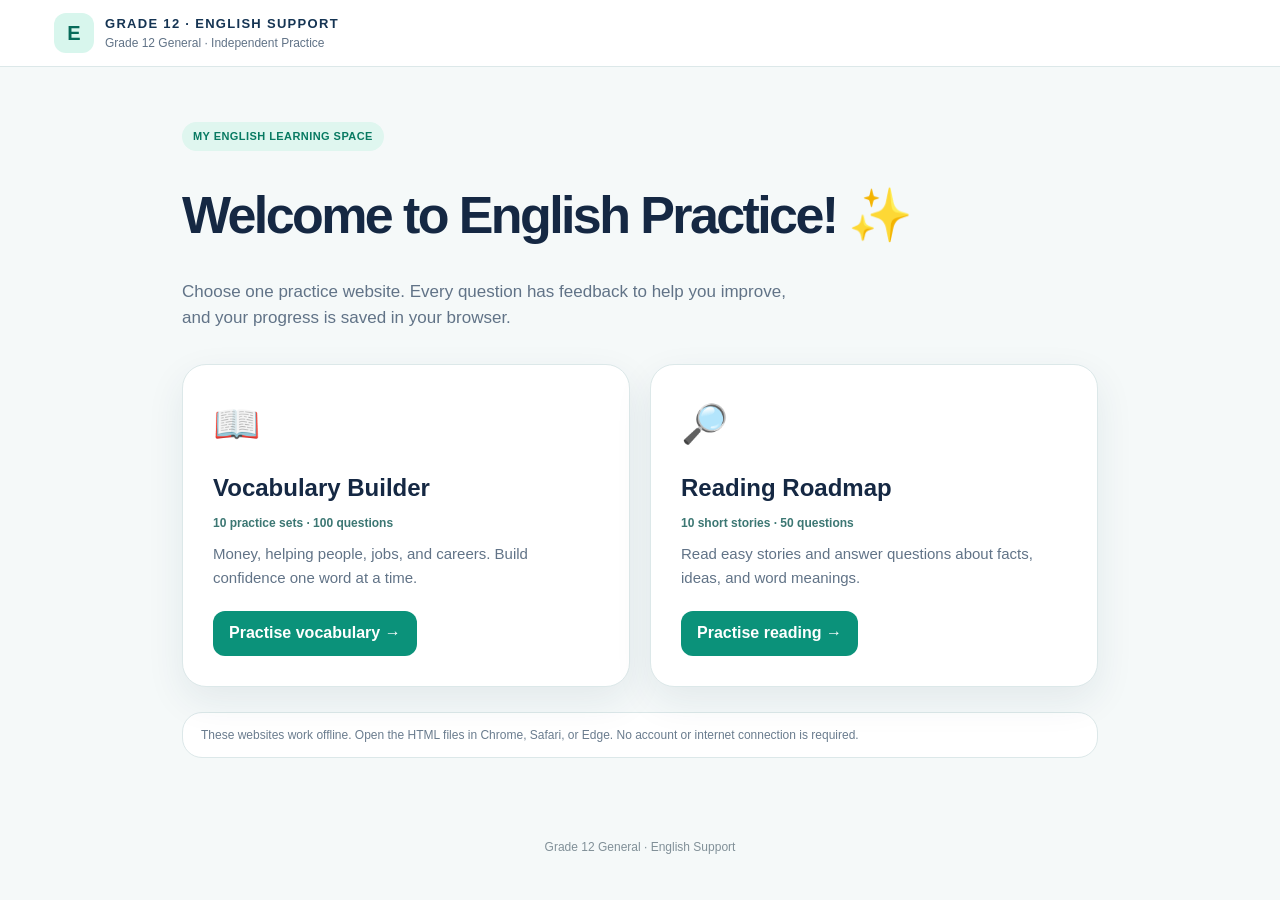
==== grade12-english-practice/index.html @ b5ab4531 "Add anonymized Grade 12 index.html practice site" ====
<!DOCTYPE html><html lang="en"><head><meta charset="utf-8"><meta name="viewport" content="width=device-width,initial-scale=1"><meta name="theme-color" content="#153453"><title>Grade 12 English Practice</title><style>
:root{color-scheme:light;--ink:#152843;--muted:#617387;--mint:#11a892;--navy:#153453;--border:#dce8e9;--bg:#f5f9f9;--card:#fff;--coral:#db5b50;--green:#0b8667;--shadow:0 14px 38px rgba(25,62,80,.085)}
*{box-sizing:border-box}html{scroll-behavior:smooth}body{margin:0;background:var(--bg);color:var(--ink);font-family:ui-sans-serif,-apple-system,BlinkMacSystemFont,"Segoe UI",Arial,sans-serif;line-height:1.55}button,a{font:inherit}button{cursor:pointer}a{color:inherit}a:focus-visible,button:focus-visible{outline:3px solid #f0ab3c;outline-offset:3px}
.topbar{background:#fff;border-bottom:1px solid var(--border)}.topbar-inner{max-width:1220px;margin:auto;display:flex;align-items:center;justify-content:space-between;gap:16px;padding:13px 24px}.brand{display:flex;align-items:center;gap:11px}.logo{width:40px;height:40px;border-radius:12px;display:grid;place-items:center;background:#d8f6ed;color:#066a59;font-weight:900;font-size:20px}.brand strong{display:block;font-size:13px;letter-spacing:.1em;color:var(--navy)}.brand span{display:block;font-size:12px;color:var(--muted)}.mode-link{border:1px solid var(--border);text-decoration:none;border-radius:12px;padding:9px 13px;font-size:13px;font-weight:700;background:white}.mode-link:hover{border-color:var(--mint);color:#067865}
.hero{background:linear-gradient(114deg,#123452 0%,#146866 75%,#169d8e 100%);color:#fff}.hero-inner{max-width:1220px;margin:auto;padding:37px 24px 35px;display:flex;justify-content:space-between;align-items:center;gap:24px}.eyebrow{text-transform:uppercase;letter-spacing:.13em;font-size:11px;font-weight:900;color:#b5f5e9}.hero h1{font-size:clamp(31px,4vw,49px);line-height:1.12;letter-spacing:-.035em;margin:8px 0 9px}.hero p{margin:0;max-width:650px;color:#e4f7f4;font-size:15px}.hero-bubble{background:rgba(255,255,255,.14);padding:14px 20px;border-radius:16px;border:1px solid rgba(255,255,255,.25);min-width:168px;text-align:center}.hero-bubble strong{display:block;font-size:26px;line-height:1.2}.hero-bubble span{font-size:12px;color:#e2f9f4}
.container{max-width:1220px;margin:25px auto 60px;padding:0 24px;display:grid;grid-template-columns:302px minmax(0,1fr);gap:23px;align-items:start}
.sidebar,.stage,.bottom-note{background:white;border:1px solid var(--border);box-shadow:var(--shadow);border-radius:20px}.sidebar{padding:18px;position:sticky;top:14px}.sidebar h2{font-size:16px;margin:0}.sidebar p{color:var(--muted);font-size:12px;margin:4px 0 14px}.overall{border-radius:13px;background:#edf7f5;padding:12px}.overall-line{display:flex;justify-content:space-between;align-items:center;font-size:12px;font-weight:700;margin-bottom:8px}.track{height:9px;border-radius:99px;background:#d5e8e5;overflow:hidden}.fill{width:0%;height:100%;background:linear-gradient(90deg,#2fbda2,#0a8979);border-radius:99px;transition:width .3s}
.practice-menu{display:grid;gap:7px;margin-top:16px}.practice-item{display:flex;align-items:center;gap:10px;text-align:left;padding:11px 10px;border:1px solid transparent;background:#fff;border-radius:12px;width:100%;color:var(--ink)}.practice-item:hover{background:#f0f8f6}.practice-item.active{background:#e5f7f2;border-color:#9ddace}.practice-n{display:grid;place-items:center;flex:none;width:30px;height:30px;border:1px solid #d7e5e5;border-radius:10px;font-size:12px;font-weight:900;color:#366077;background:#f4f9f8}.practice-item.active .practice-n{background:#0b947e;color:#fff;border-color:#0b947e}.practice-item.done .practice-n{background:#d7f6e8;color:#08785c;border-color:#a6dec7}.practice-name{display:block;font-size:12px;font-weight:800;line-height:1.35}.practice-state{display:block;font-size:11px;color:var(--muted);line-height:1.3;margin-top:2px}.reset-btn{margin-top:18px;border:0;background:transparent;text-decoration:underline;color:#718092;font-size:12px;padding:6px 0}.reset-btn:hover{color:#c24b42}
.stage{padding:clamp(20px,3vw,34px);min-height:480px}.stage-top{display:flex;align-items:center;justify-content:space-between;gap:12px;flex-wrap:wrap}.pill{display:inline-flex;align-items:center;border-radius:100px;background:#dff6ef;padding:6px 11px;font-size:11px;color:#087a62;font-weight:900;letter-spacing:.04em}.stage-score{font-size:12px;color:var(--muted);font-weight:700}.stage h2{font-size:clamp(24px,3vw,31px);letter-spacing:-.03em;line-height:1.18;margin:17px 0 9px}.stage .desc{color:var(--muted);font-size:14px;margin:0 0 19px}.tip{display:flex;align-items:flex-start;gap:9px;background:#f0f7fb;padding:12px 14px;border-left:4px solid #7aafc2;border-radius:10px;font-size:13px;margin:18px 0}.tip strong{color:#255a75}.section-label{font-size:11px;font-weight:900;letter-spacing:.1em;color:#67808f;text-transform:uppercase;margin:0 0 8px}.question-meta{display:flex;align-items:center;justify-content:space-between;gap:12px;font-size:12px;color:var(--muted);font-weight:700;margin:20px 0 10px}.qtrack{height:7px;background:#e5eeee;border-radius:99px;overflow:hidden}.qtrack-inner{height:100%;width:0;background:#11a892;transition:width .3s}.question{margin-top:22px}.question h3{font-size:clamp(18px,2.4vw,22px);line-height:1.45;letter-spacing:-.015em;margin:0 0 18px}.options{display:grid;gap:10px}.answer{display:flex;align-items:center;text-align:left;gap:13px;padding:13px 15px;min-height:62px;background:#fff;border:2px solid #dce6e9;border-radius:13px;color:#213a4b;transition:.15s}.answer:hover:not(:disabled){border-color:#68bfaf;background:#f6fcfa}.answer:disabled{cursor:default}.answer .letter{display:grid;place-items:center;flex:none;width:31px;height:31px;background:#eff4f5;border-radius:9px;font-weight:900;color:#477081;font-size:12px}.answer .answer-text{font-size:15px;font-weight:650;overflow-wrap:anywhere}.answer.wrong{background:#fff5f4;border-color:#e7a29c}.answer.wrong .letter{background:#fae3e0;color:#ad4137}.answer.correct{background:#e9faf1;border-color:#7ac9a8}.answer.correct .letter{background:#16a079;color:#fff}.answer.locked:not(.correct):not(.wrong){opacity:.65}
.feedback{margin-top:16px;border-radius:12px;padding:14px 16px;border:1px solid #e6cc9d;background:#fff9ee;color:#785b27;display:none;font-size:14px}.feedback.visible{display:block}.feedback.good{border-color:#a9ddc0;background:#ecfaf1;color:#125f42}.feedback strong{display:block;margin-bottom:3px;font-size:15px}.feedback p{margin:0}.feedback .correction{margin-top:7px;font-weight:700}.actions{display:flex;align-items:center;gap:12px;justify-content:flex-end;margin-top:20px;flex-wrap:wrap}.button-primary{border:0;border-radius:12px;background:#0b927a;color:#fff;padding:13px 20px;font-weight:800;min-height:46px;box-shadow:0 4px 14px #07886f20}.button-primary:hover{background:#087962}.button-primary:disabled{opacity:.4;cursor:not-allowed}.button-ghost{border:1px solid #cbdcde;border-radius:12px;background:#fff;color:#264f63;padding:12px 18px;font-weight:750;min-height:45px}.button-ghost:hover{background:#f5f9f9}.hidden{display:none!important}
.story{background:#f6faf9;border:1px solid #dcebe8;border-radius:16px;padding:19px 21px;margin:18px 0}.story-header{display:flex;align-items:center;justify-content:space-between;gap:12px;flex-wrap:wrap}.story p{margin:10px 0 0;font-size:16px;line-height:1.9;color:#213849}.glossary{margin-top:15px;display:flex;flex-wrap:wrap;gap:8px}.glossary-item{background:#e9f2f3;padding:7px 10px;border-radius:10px;font-size:12px}.glossary-item strong{color:#076c67}.audio-btn{border:1px solid #b8dcd6;color:#0c7565;background:#fff;border-radius:10px;padding:7px 11px;font-size:12px;font-weight:800}.audio-btn:hover{background:#e7f7f2}.audio-btn[disabled]{opacity:.5;cursor:not-allowed}
.complete{display:grid;place-items:center;min-height:440px;text-align:center}.complete .icon-circle{width:75px;height:75px;display:grid;place-items:center;border-radius:25px;background:#dff8ea;color:#078763;font-size:36px}.complete h2{margin:16px 0 8px}.complete p{max-width:470px;color:var(--muted);margin:4px auto 17px}.result{display:flex;gap:12px;margin:10px auto 25px;justify-content:center;flex-wrap:wrap}.stat{border:1px solid var(--border);border-radius:14px;background:#fff;min-width:140px;padding:14px 20px}.stat strong{font-size:29px;display:block;line-height:1.2}.stat span{color:var(--muted);font-size:11px;font-weight:700}.bottom-note{margin-top:15px;padding:13px 18px;color:#6a7c8e;font-size:12px;box-shadow:none}.bottom-note strong{color:var(--navy)}.foot{max-width:1220px;margin:0 auto;padding:0 24px 35px;color:#819098;font-size:12px;text-align:center}
@media(max-width:920px){.container{grid-template-columns:1fr}.sidebar{position:static}.practice-menu{grid-template-columns:repeat(2,minmax(0,1fr))}.hero-bubble{display:none}}@media(max-width:560px){.container{margin:16px auto 40px;padding:0 12px;gap:15px}.hero-inner{padding:27px 17px}.topbar-inner{padding:12px}.brand strong{font-size:11px}.mode-link{font-size:11px;padding:8px}.sidebar{padding:13px}.practice-menu{grid-template-columns:1fr 1fr;gap:4px}.practice-item{padding:7px 5px;gap:6px}.practice-n{width:26px;height:26px;font-size:10px}.practice-name{font-size:11px}.practice-state{font-size:10px}.stage{padding:18px 15px;min-height:400px}.story{padding:14px}.story p{font-size:15px}.answer .answer-text{font-size:14px}.stat{min-width:120px}.actions{justify-content:stretch}.actions button{flex:1}}
@media(prefers-reduced-motion:reduce){*,*:before,*:after{animation-duration:.01ms!important;transition-duration:.01ms!important;scroll-behavior:auto!important}}

.landing{max-width:960px;margin:55px auto 80px;padding:0 22px}.landing h1{font-size:clamp(31px,5vw,52px);letter-spacing:-.05em;line-height:1.12}.landing>p{color:#617387;font-size:17px;max-width:620px}.landing-grid{display:grid;grid-template-columns:1fr 1fr;gap:20px;margin-top:32px}.landing-card{border:1px solid #dce8e9;background:#fff;border-radius:24px;padding:30px;box-shadow:0 14px 38px #193e5015;text-decoration:none}.landing-card:hover{border-color:#11a892;transform:translateY(-2px)}.landing-card h2{font-size:24px;margin:15px 0 8px}.landing-card p{font-size:15px;color:#617387;margin:0 0 22px}.landing-card .large{font-size:38px}.landing-card .go{display:inline-block;background:#0b927a;color:#fff;border-radius:12px;padding:10px 16px;font-weight:800}.landing-card .count{display:block;font-size:12px;font-weight:800;color:#3c7773;margin-bottom:10px}@media(max-width:600px){.landing-grid{grid-template-columns:1fr}.landing{margin:30px auto}}
</style></head><body><header class="topbar"><div class="topbar-inner"><div class="brand"><div class="logo">E</div><div><strong>GRADE 12 · ENGLISH SUPPORT</strong><span>Grade 12 General · Independent Practice</span></div></div></div></header><main class="landing"><span class="pill">MY ENGLISH LEARNING SPACE</span><h1>Welcome to English Practice! ✨</h1><p>Choose one practice website. Every question has feedback to help you improve, and your progress is saved in your browser.</p><div class="landing-grid"><a class="landing-card" href="vocabulary.html"><div class="large" aria-hidden="true">📖</div><h2>Vocabulary Builder</h2><span class="count">10 practice sets · 100 questions</span><p>Money, helping people, jobs, and careers. Build confidence one word at a time.</p><span class="go">Practise vocabulary →</span></a><a class="landing-card" href="reading.html"><div class="large" aria-hidden="true">🔎</div><h2>Reading Roadmap</h2><span class="count">10 short stories · 50 questions</span><p>Read easy stories and answer questions about facts, ideas, and word meanings.</p><span class="go">Practise reading →</span></a></div><div class="bottom-note" style="margin-top:25px">These websites work offline. Open the HTML files in Chrome, Safari, or Edge. No account or internet connection is required.</div></main><footer class="foot">Grade 12 General · English Support</footer></body></html>
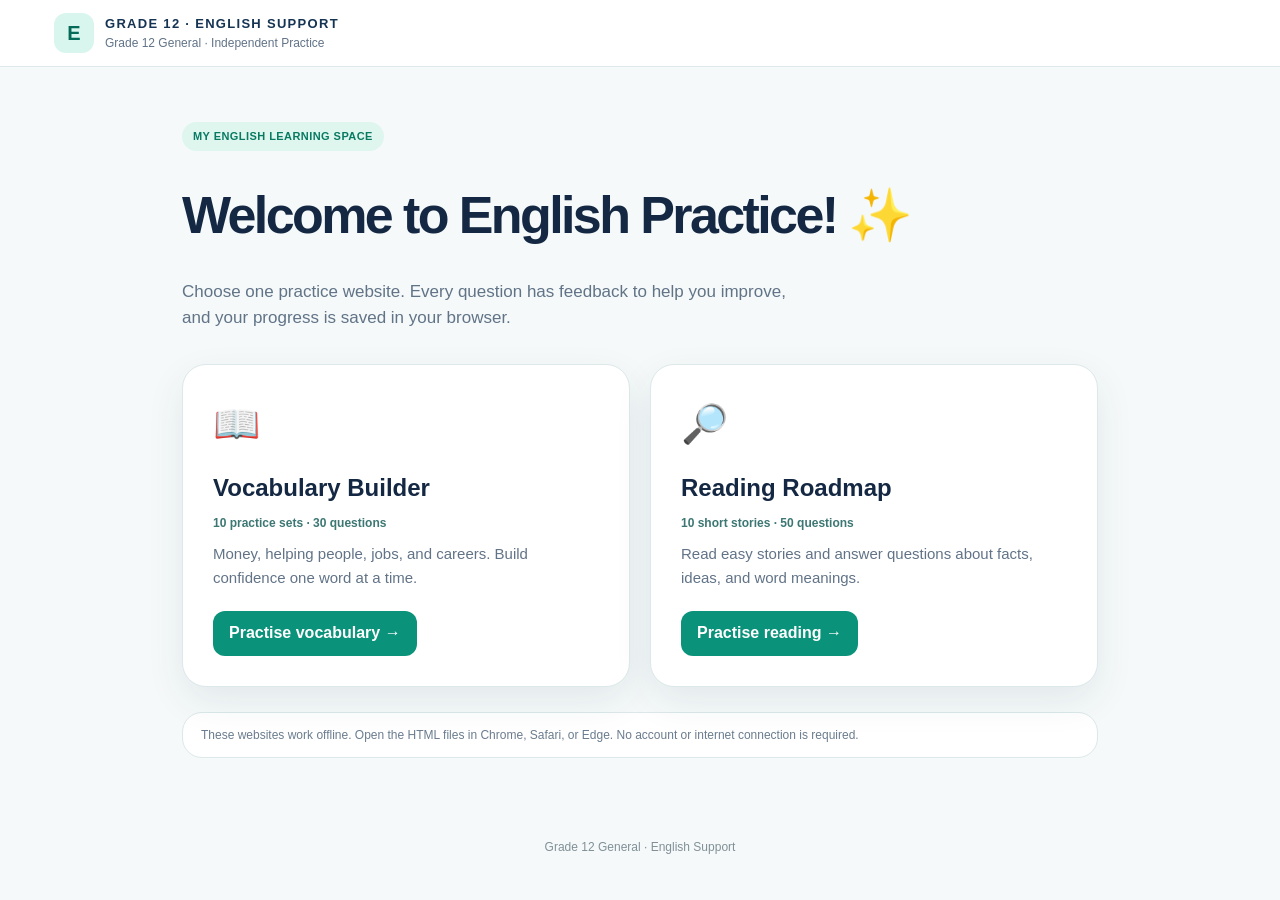
==== commit d666d683: "Show 30 vocabulary questions on landing page" ====
--- a/grade12-english-practice/index.html
+++ b/grade12-english-practice/index.html
@@ -14,4 +14,4 @@
 @media(prefers-reduced-motion:reduce){*,*:before,*:after{animation-duration:.01ms!important;transition-duration:.01ms!important;scroll-behavior:auto!important}}
 
 .landing{max-width:960px;margin:55px auto 80px;padding:0 22px}.landing h1{font-size:clamp(31px,5vw,52px);letter-spacing:-.05em;line-height:1.12}.landing>p{color:#617387;font-size:17px;max-width:620px}.landing-grid{display:grid;grid-template-columns:1fr 1fr;gap:20px;margin-top:32px}.landing-card{border:1px solid #dce8e9;background:#fff;border-radius:24px;padding:30px;box-shadow:0 14px 38px #193e5015;text-decoration:none}.landing-card:hover{border-color:#11a892;transform:translateY(-2px)}.landing-card h2{font-size:24px;margin:15px 0 8px}.landing-card p{font-size:15px;color:#617387;margin:0 0 22px}.landing-card .large{font-size:38px}.landing-card .go{display:inline-block;background:#0b927a;color:#fff;border-radius:12px;padding:10px 16px;font-weight:800}.landing-card .count{display:block;font-size:12px;font-weight:800;color:#3c7773;margin-bottom:10px}@media(max-width:600px){.landing-grid{grid-template-columns:1fr}.landing{margin:30px auto}}
-</style></head><body><header class="topbar"><div class="topbar-inner"><div class="brand"><div class="logo">E</div><div><strong>GRADE 12 · ENGLISH SUPPORT</strong><span>Grade 12 General · Independent Practice</span></div></div></div></header><main class="landing"><span class="pill">MY ENGLISH LEARNING SPACE</span><h1>Welcome to English Practice! ✨</h1><p>Choose one practice website. Every question has feedback to help you improve, and your progress is saved in your browser.</p><div class="landing-grid"><a class="landing-card" href="vocabulary.html"><div class="large" aria-hidden="true">📖</div><h2>Vocabulary Builder</h2><span class="count">10 practice sets · 100 questions</span><p>Money, helping people, jobs, and careers. Build confidence one word at a time.</p><span class="go">Practise vocabulary →</span></a><a class="landing-card" href="reading.html"><div class="large" aria-hidden="true">🔎</div><h2>Reading Roadmap</h2><span class="count">10 short stories · 50 questions</span><p>Read easy stories and answer questions about facts, ideas, and word meanings.</p><span class="go">Practise reading →</span></a></div><div class="bottom-note" style="margin-top:25px">These websites work offline. Open the HTML files in Chrome, Safari, or Edge. No account or internet connection is required.</div></main><footer class="foot">Grade 12 General · English Support</footer></body></html>+</style></head><body><header class="topbar"><div class="topbar-inner"><div class="brand"><div class="logo">E</div><div><strong>GRADE 12 · ENGLISH SUPPORT</strong><span>Grade 12 General · Independent Practice</span></div></div></div></header><main class="landing"><span class="pill">MY ENGLISH LEARNING SPACE</span><h1>Welcome to English Practice! ✨</h1><p>Choose one practice website. Every question has feedback to help you improve, and your progress is saved in your browser.</p><div class="landing-grid"><a class="landing-card" href="vocabulary.html"><div class="large" aria-hidden="true">📖</div><h2>Vocabulary Builder</h2><span class="count">10 practice sets · 30 questions</span><p>Money, helping people, jobs, and careers. Build confidence one word at a time.</p><span class="go">Practise vocabulary →</span></a><a class="landing-card" href="reading.html"><div class="large" aria-hidden="true">🔎</div><h2>Reading Roadmap</h2><span class="count">10 short stories · 50 questions</span><p>Read easy stories and answer questions about facts, ideas, and word meanings.</p><span class="go">Practise reading →</span></a></div><div class="bottom-note" style="margin-top:25px">These websites work offline. Open the HTML files in Chrome, Safari, or Edge. No account or internet connection is required.</div></main><footer class="foot">Grade 12 General · English Support</footer></body></html>
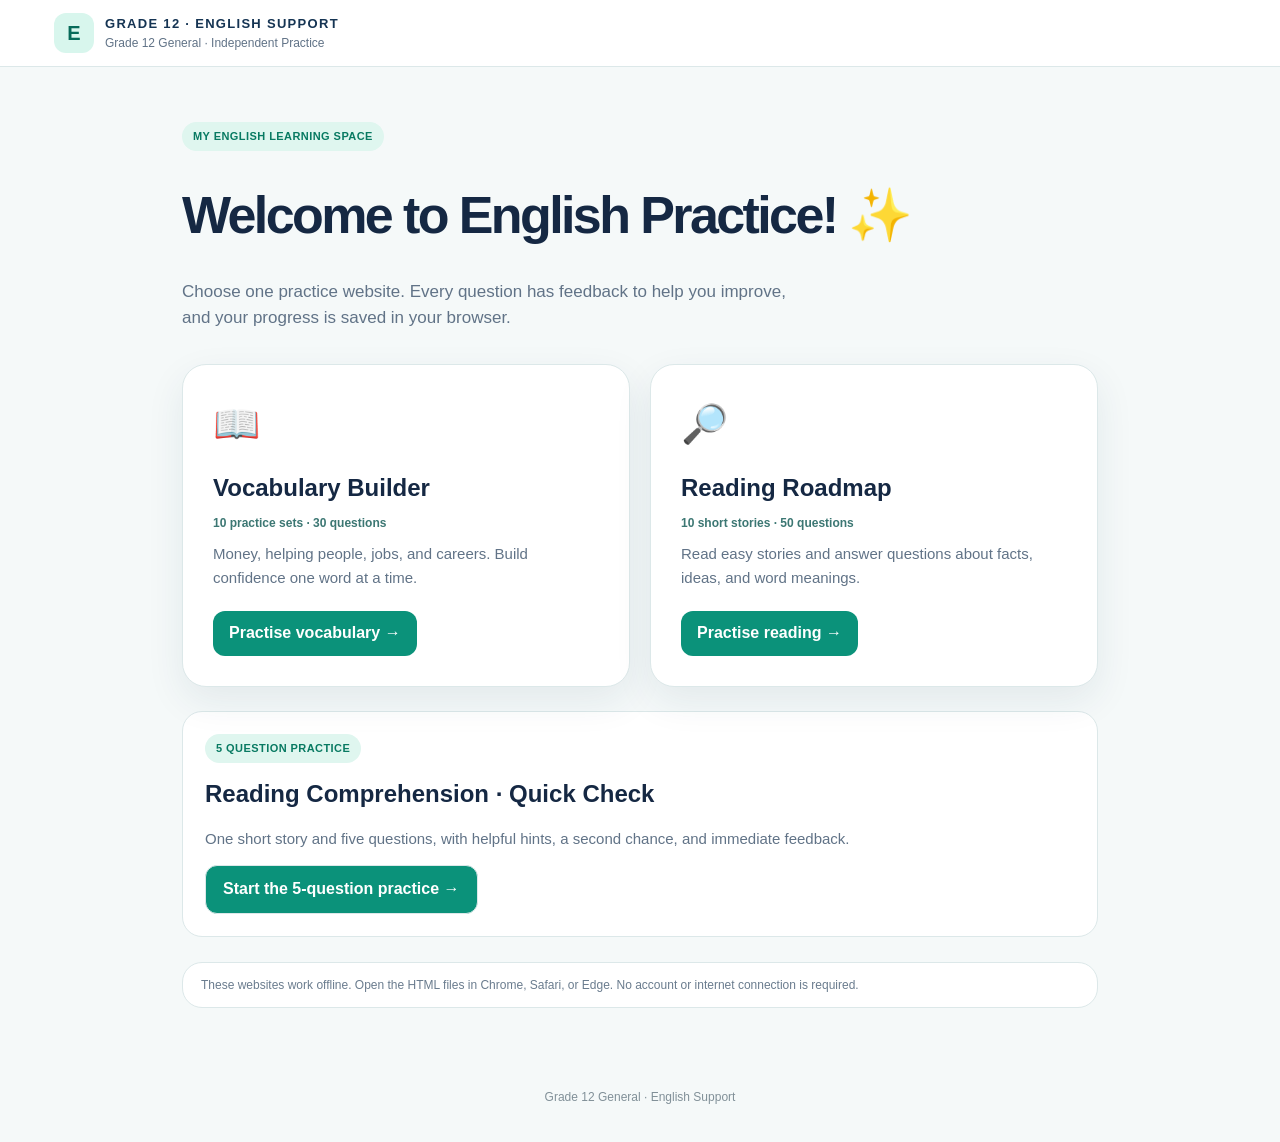
==== commit 89db968d: "Link five-question reading comprehension practice on Grade 12 homepage" ====
--- a/grade12-english-practice/index.html
+++ b/grade12-english-practice/index.html
@@ -14,4 +14,4 @@
 @media(prefers-reduced-motion:reduce){*,*:before,*:after{animation-duration:.01ms!important;transition-duration:.01ms!important;scroll-behavior:auto!important}}
 
 .landing{max-width:960px;margin:55px auto 80px;padding:0 22px}.landing h1{font-size:clamp(31px,5vw,52px);letter-spacing:-.05em;line-height:1.12}.landing>p{color:#617387;font-size:17px;max-width:620px}.landing-grid{display:grid;grid-template-columns:1fr 1fr;gap:20px;margin-top:32px}.landing-card{border:1px solid #dce8e9;background:#fff;border-radius:24px;padding:30px;box-shadow:0 14px 38px #193e5015;text-decoration:none}.landing-card:hover{border-color:#11a892;transform:translateY(-2px)}.landing-card h2{font-size:24px;margin:15px 0 8px}.landing-card p{font-size:15px;color:#617387;margin:0 0 22px}.landing-card .large{font-size:38px}.landing-card .go{display:inline-block;background:#0b927a;color:#fff;border-radius:12px;padding:10px 16px;font-weight:800}.landing-card .count{display:block;font-size:12px;font-weight:800;color:#3c7773;margin-bottom:10px}@media(max-width:600px){.landing-grid{grid-template-columns:1fr}.landing{margin:30px auto}}
-</style></head><body><header class="topbar"><div class="topbar-inner"><div class="brand"><div class="logo">E</div><div><strong>GRADE 12 · ENGLISH SUPPORT</strong><span>Grade 12 General · Independent Practice</span></div></div></div></header><main class="landing"><span class="pill">MY ENGLISH LEARNING SPACE</span><h1>Welcome to English Practice! ✨</h1><p>Choose one practice website. Every question has feedback to help you improve, and your progress is saved in your browser.</p><div class="landing-grid"><a class="landing-card" href="vocabulary.html"><div class="large" aria-hidden="true">📖</div><h2>Vocabulary Builder</h2><span class="count">10 practice sets · 30 questions</span><p>Money, helping people, jobs, and careers. Build confidence one word at a time.</p><span class="go">Practise vocabulary →</span></a><a class="landing-card" href="reading.html"><div class="large" aria-hidden="true">🔎</div><h2>Reading Roadmap</h2><span class="count">10 short stories · 50 questions</span><p>Read easy stories and answer questions about facts, ideas, and word meanings.</p><span class="go">Practise reading →</span></a></div><div class="bottom-note" style="margin-top:25px">These websites work offline. Open the HTML files in Chrome, Safari, or Edge. No account or internet connection is required.</div></main><footer class="foot">Grade 12 General · English Support</footer></body></html>+</style></head><body><header class="topbar"><div class="topbar-inner"><div class="brand"><div class="logo">E</div><div><strong>GRADE 12 · ENGLISH SUPPORT</strong><span>Grade 12 General · Independent Practice</span></div></div></div></header><main class="landing"><span class="pill">MY ENGLISH LEARNING SPACE</span><h1>Welcome to English Practice! ✨</h1><p>Choose one practice website. Every question has feedback to help you improve, and your progress is saved in your browser.</p><div class="landing-grid"><a class="landing-card" href="vocabulary.html"><div class="large" aria-hidden="true">📖</div><h2>Vocabulary Builder</h2><span class="count">10 practice sets · 30 questions</span><p>Money, helping people, jobs, and careers. Build confidence one word at a time.</p><span class="go">Practise vocabulary →</span></a><a class="landing-card" href="reading.html"><div class="large" aria-hidden="true">🔎</div><h2>Reading Roadmap</h2><span class="count">10 short stories · 50 questions</span><p>Read easy stories and answer questions about facts, ideas, and word meanings.</p><span class="go">Practise reading →</span></a></div><section style="margin-top:24px;padding:22px;background:#fff;border:1px solid #dce8e9;border-radius:20px"><span class="pill">5 QUESTION PRACTICE</span><h2 style="margin:12px 0 8px;font-size:24px">Reading Comprehension · Quick Check</h2><p style="color:#617387;font-size:15px">One short story and five questions, with helpful hints, a second chance, and immediate feedback.</p><a class="landing-card" href="comprehension.html" style="display:inline-flex;align-items:center;border-radius:12px;padding:11px 17px;background:#0b927a;color:#fff;font-weight:800;box-shadow:none">Start the 5-question practice →</a></section><div class="bottom-note" style="margin-top:25px">These websites work offline. Open the HTML files in Chrome, Safari, or Edge. No account or internet connection is required.</div></main><footer class="foot">Grade 12 General · English Support</footer></body></html>
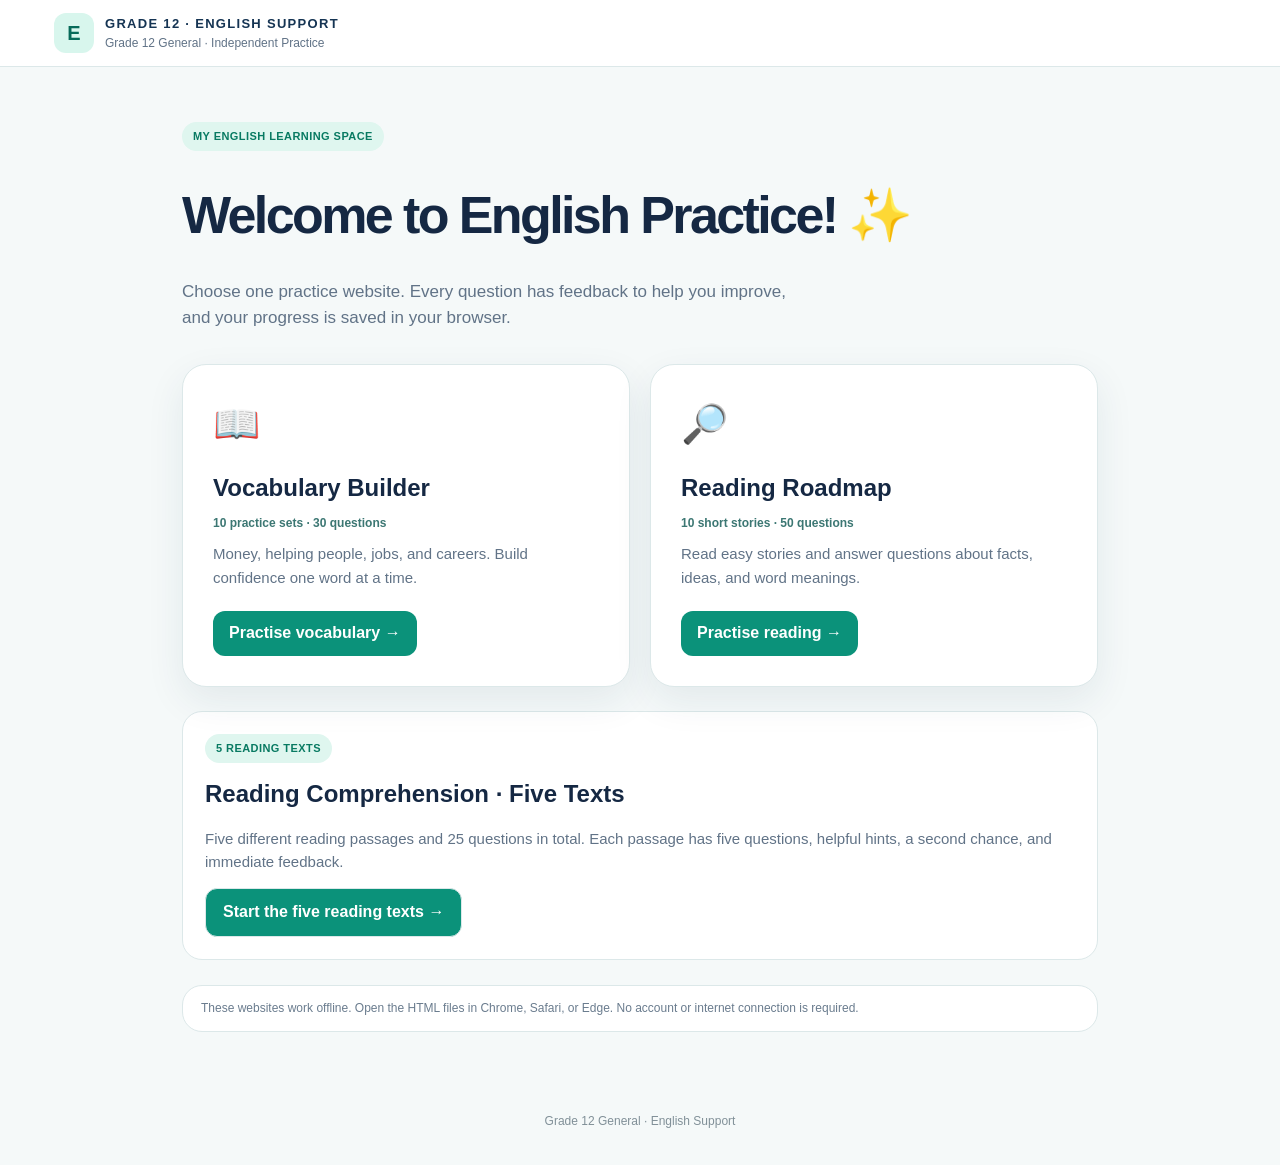
==== commit 05397c30: "Update Grade 12 landing page for five reading passages" ====
--- a/grade12-english-practice/index.html
+++ b/grade12-english-practice/index.html
@@ -14,4 +14,4 @@
 @media(prefers-reduced-motion:reduce){*,*:before,*:after{animation-duration:.01ms!important;transition-duration:.01ms!important;scroll-behavior:auto!important}}
 
 .landing{max-width:960px;margin:55px auto 80px;padding:0 22px}.landing h1{font-size:clamp(31px,5vw,52px);letter-spacing:-.05em;line-height:1.12}.landing>p{color:#617387;font-size:17px;max-width:620px}.landing-grid{display:grid;grid-template-columns:1fr 1fr;gap:20px;margin-top:32px}.landing-card{border:1px solid #dce8e9;background:#fff;border-radius:24px;padding:30px;box-shadow:0 14px 38px #193e5015;text-decoration:none}.landing-card:hover{border-color:#11a892;transform:translateY(-2px)}.landing-card h2{font-size:24px;margin:15px 0 8px}.landing-card p{font-size:15px;color:#617387;margin:0 0 22px}.landing-card .large{font-size:38px}.landing-card .go{display:inline-block;background:#0b927a;color:#fff;border-radius:12px;padding:10px 16px;font-weight:800}.landing-card .count{display:block;font-size:12px;font-weight:800;color:#3c7773;margin-bottom:10px}@media(max-width:600px){.landing-grid{grid-template-columns:1fr}.landing{margin:30px auto}}
-</style></head><body><header class="topbar"><div class="topbar-inner"><div class="brand"><div class="logo">E</div><div><strong>GRADE 12 · ENGLISH SUPPORT</strong><span>Grade 12 General · Independent Practice</span></div></div></div></header><main class="landing"><span class="pill">MY ENGLISH LEARNING SPACE</span><h1>Welcome to English Practice! ✨</h1><p>Choose one practice website. Every question has feedback to help you improve, and your progress is saved in your browser.</p><div class="landing-grid"><a class="landing-card" href="vocabulary.html"><div class="large" aria-hidden="true">📖</div><h2>Vocabulary Builder</h2><span class="count">10 practice sets · 30 questions</span><p>Money, helping people, jobs, and careers. Build confidence one word at a time.</p><span class="go">Practise vocabulary →</span></a><a class="landing-card" href="reading.html"><div class="large" aria-hidden="true">🔎</div><h2>Reading Roadmap</h2><span class="count">10 short stories · 50 questions</span><p>Read easy stories and answer questions about facts, ideas, and word meanings.</p><span class="go">Practise reading →</span></a></div><section style="margin-top:24px;padding:22px;background:#fff;border:1px solid #dce8e9;border-radius:20px"><span class="pill">5 QUESTION PRACTICE</span><h2 style="margin:12px 0 8px;font-size:24px">Reading Comprehension · Quick Check</h2><p style="color:#617387;font-size:15px">One short story and five questions, with helpful hints, a second chance, and immediate feedback.</p><a class="landing-card" href="comprehension.html" style="display:inline-flex;align-items:center;border-radius:12px;padding:11px 17px;background:#0b927a;color:#fff;font-weight:800;box-shadow:none">Start the 5-question practice →</a></section><div class="bottom-note" style="margin-top:25px">These websites work offline. Open the HTML files in Chrome, Safari, or Edge. No account or internet connection is required.</div></main><footer class="foot">Grade 12 General · English Support</footer></body></html>+</style></head><body><header class="topbar"><div class="topbar-inner"><div class="brand"><div class="logo">E</div><div><strong>GRADE 12 · ENGLISH SUPPORT</strong><span>Grade 12 General · Independent Practice</span></div></div></div></header><main class="landing"><span class="pill">MY ENGLISH LEARNING SPACE</span><h1>Welcome to English Practice! ✨</h1><p>Choose one practice website. Every question has feedback to help you improve, and your progress is saved in your browser.</p><div class="landing-grid"><a class="landing-card" href="vocabulary.html"><div class="large" aria-hidden="true">📖</div><h2>Vocabulary Builder</h2><span class="count">10 practice sets · 30 questions</span><p>Money, helping people, jobs, and careers. Build confidence one word at a time.</p><span class="go">Practise vocabulary →</span></a><a class="landing-card" href="reading.html"><div class="large" aria-hidden="true">🔎</div><h2>Reading Roadmap</h2><span class="count">10 short stories · 50 questions</span><p>Read easy stories and answer questions about facts, ideas, and word meanings.</p><span class="go">Practise reading →</span></a></div><section style="margin-top:24px;padding:22px;background:#fff;border:1px solid #dce8e9;border-radius:20px"><span class="pill">5 READING TEXTS</span><h2 style="margin:12px 0 8px;font-size:24px">Reading Comprehension · Five Texts</h2><p style="color:#617387;font-size:15px">Five different reading passages and 25 questions in total. Each passage has five questions, helpful hints, a second chance, and immediate feedback.</p><a class="landing-card" href="comprehension.html" style="display:inline-flex;align-items:center;border-radius:12px;padding:11px 17px;background:#0b927a;color:#fff;font-weight:800;box-shadow:none">Start the five reading texts →</a></section><div class="bottom-note" style="margin-top:25px">These websites work offline. Open the HTML files in Chrome, Safari, or Edge. No account or internet connection is required.</div></main><footer class="foot">Grade 12 General · English Support</footer></body></html>
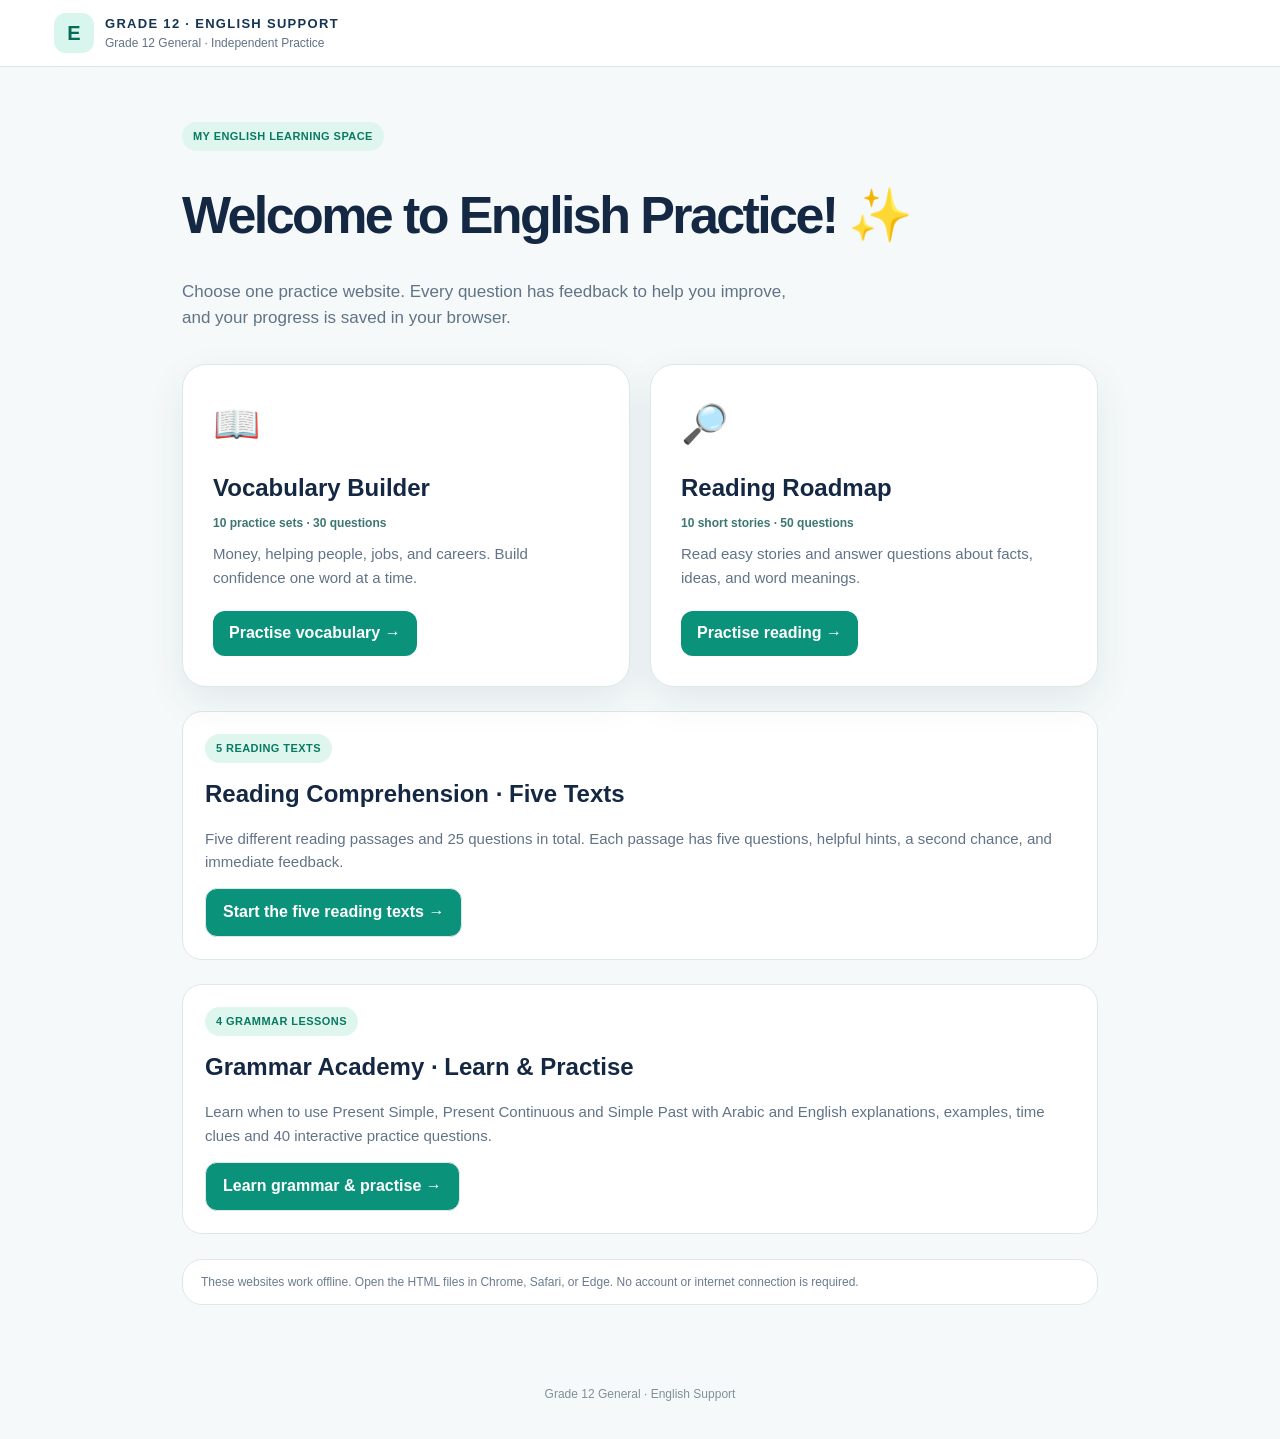
==== commit 73bca894: "Add Grammar Academy link to Grade 12 English support home" ====
--- a/grade12-english-practice/index.html
+++ b/grade12-english-practice/index.html
@@ -14,4 +14,4 @@
 @media(prefers-reduced-motion:reduce){*,*:before,*:after{animation-duration:.01ms!important;transition-duration:.01ms!important;scroll-behavior:auto!important}}
 
 .landing{max-width:960px;margin:55px auto 80px;padding:0 22px}.landing h1{font-size:clamp(31px,5vw,52px);letter-spacing:-.05em;line-height:1.12}.landing>p{color:#617387;font-size:17px;max-width:620px}.landing-grid{display:grid;grid-template-columns:1fr 1fr;gap:20px;margin-top:32px}.landing-card{border:1px solid #dce8e9;background:#fff;border-radius:24px;padding:30px;box-shadow:0 14px 38px #193e5015;text-decoration:none}.landing-card:hover{border-color:#11a892;transform:translateY(-2px)}.landing-card h2{font-size:24px;margin:15px 0 8px}.landing-card p{font-size:15px;color:#617387;margin:0 0 22px}.landing-card .large{font-size:38px}.landing-card .go{display:inline-block;background:#0b927a;color:#fff;border-radius:12px;padding:10px 16px;font-weight:800}.landing-card .count{display:block;font-size:12px;font-weight:800;color:#3c7773;margin-bottom:10px}@media(max-width:600px){.landing-grid{grid-template-columns:1fr}.landing{margin:30px auto}}
-</style></head><body><header class="topbar"><div class="topbar-inner"><div class="brand"><div class="logo">E</div><div><strong>GRADE 12 · ENGLISH SUPPORT</strong><span>Grade 12 General · Independent Practice</span></div></div></div></header><main class="landing"><span class="pill">MY ENGLISH LEARNING SPACE</span><h1>Welcome to English Practice! ✨</h1><p>Choose one practice website. Every question has feedback to help you improve, and your progress is saved in your browser.</p><div class="landing-grid"><a class="landing-card" href="vocabulary.html"><div class="large" aria-hidden="true">📖</div><h2>Vocabulary Builder</h2><span class="count">10 practice sets · 30 questions</span><p>Money, helping people, jobs, and careers. Build confidence one word at a time.</p><span class="go">Practise vocabulary →</span></a><a class="landing-card" href="reading.html"><div class="large" aria-hidden="true">🔎</div><h2>Reading Roadmap</h2><span class="count">10 short stories · 50 questions</span><p>Read easy stories and answer questions about facts, ideas, and word meanings.</p><span class="go">Practise reading →</span></a></div><section style="margin-top:24px;padding:22px;background:#fff;border:1px solid #dce8e9;border-radius:20px"><span class="pill">5 READING TEXTS</span><h2 style="margin:12px 0 8px;font-size:24px">Reading Comprehension · Five Texts</h2><p style="color:#617387;font-size:15px">Five different reading passages and 25 questions in total. Each passage has five questions, helpful hints, a second chance, and immediate feedback.</p><a class="landing-card" href="comprehension.html" style="display:inline-flex;align-items:center;border-radius:12px;padding:11px 17px;background:#0b927a;color:#fff;font-weight:800;box-shadow:none">Start the five reading texts →</a></section><div class="bottom-note" style="margin-top:25px">These websites work offline. Open the HTML files in Chrome, Safari, or Edge. No account or internet connection is required.</div></main><footer class="foot">Grade 12 General · English Support</footer></body></html>+</style></head><body><header class="topbar"><div class="topbar-inner"><div class="brand"><div class="logo">E</div><div><strong>GRADE 12 · ENGLISH SUPPORT</strong><span>Grade 12 General · Independent Practice</span></div></div></div></header><main class="landing"><span class="pill">MY ENGLISH LEARNING SPACE</span><h1>Welcome to English Practice! ✨</h1><p>Choose one practice website. Every question has feedback to help you improve, and your progress is saved in your browser.</p><div class="landing-grid"><a class="landing-card" href="vocabulary.html"><div class="large" aria-hidden="true">📖</div><h2>Vocabulary Builder</h2><span class="count">10 practice sets · 30 questions</span><p>Money, helping people, jobs, and careers. Build confidence one word at a time.</p><span class="go">Practise vocabulary →</span></a><a class="landing-card" href="reading.html"><div class="large" aria-hidden="true">🔎</div><h2>Reading Roadmap</h2><span class="count">10 short stories · 50 questions</span><p>Read easy stories and answer questions about facts, ideas, and word meanings.</p><span class="go">Practise reading →</span></a></div><section style="margin-top:24px;padding:22px;background:#fff;border:1px solid #dce8e9;border-radius:20px"><span class="pill">5 READING TEXTS</span><h2 style="margin:12px 0 8px;font-size:24px">Reading Comprehension · Five Texts</h2><p style="color:#617387;font-size:15px">Five different reading passages and 25 questions in total. Each passage has five questions, helpful hints, a second chance, and immediate feedback.</p><a class="landing-card" href="comprehension.html" style="display:inline-flex;align-items:center;border-radius:12px;padding:11px 17px;background:#0b927a;color:#fff;font-weight:800;box-shadow:none">Start the five reading texts →</a></section><section style="margin-top:24px;padding:22px;background:#fff;border:1px solid #dce8e9;border-radius:20px"><span class="pill">4 GRAMMAR LESSONS</span><h2 style="margin:12px 0 8px;font-size:24px">Grammar Academy · Learn &amp; Practise</h2><p style="color:#617387;font-size:15px">Learn when to use Present Simple, Present Continuous and Simple Past with Arabic and English explanations, examples, time clues and 40 interactive practice questions.</p><a class="landing-card" href="grammar.html" style="display:inline-flex;align-items:center;border-radius:12px;padding:11px 17px;background:#0b927a;color:#fff;font-weight:800;box-shadow:none">Learn grammar &amp; practise →</a></section><div class="bottom-note" style="margin-top:25px">These websites work offline. Open the HTML files in Chrome, Safari, or Edge. No account or internet connection is required.</div></main><footer class="foot">Grade 12 General · English Support</footer></body></html>
